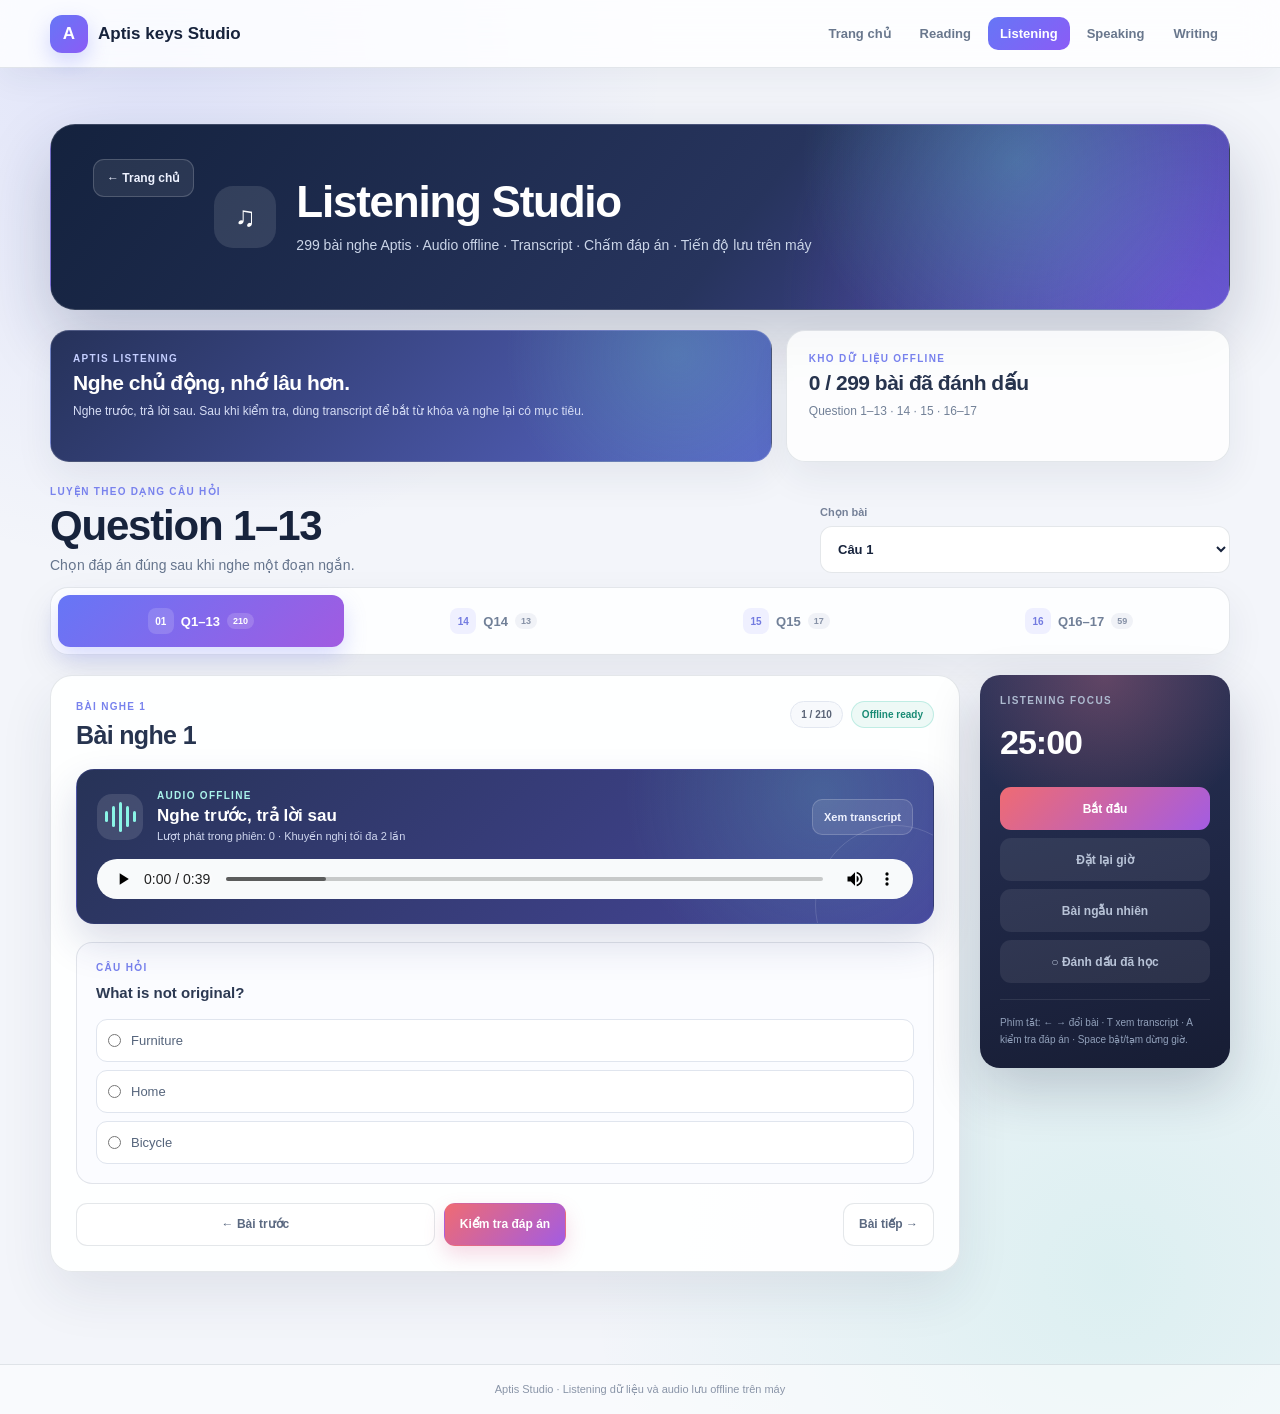
==== listening.html @ ea6be7f3 "feat: publish Aptis study frontend" ====
<!doctype html>
<html lang="vi">
<head>
  <meta charset="utf-8" />
  <meta name="viewport" content="width=device-width, initial-scale=1" />
  <meta name="theme-color" content="#17233d" />
  <title>Listening Studio — Aptis Studio</title>
  <link rel="stylesheet" href="css/style.css" />
  <link rel="stylesheet" href="css/course-pages.css?v=20260717" />
  <script src="js/listening_db.js?v=20260717"></script>
</head>
<body class="course-page listening-course">
  <nav class="nav">
    <div class="nav-inner">
      <a class="nav-logo" href="index.html"><span class="logo-icon">A</span><span>Aptis keys Studio</span></a>
      <ul class="nav-links">
        <li><a href="index.html">Trang chủ</a></li>
        <li><a href="index.html#reading-part-1">Reading</a></li>
        <li><a href="listening.html" class="active">Listening</a></li>
        <li><a href="index.html#speaking-part-1">Speaking</a></li>
        <li><a href="writing.html">Writing</a></li>
      </ul>
    </div>
  </nav>

  <main class="listening-studio">
    <section class="page-header listening-hero">
      <div class="page-header-inner">
        <a href="index.html" class="back-btn">← Trang chủ</a>
        <div class="page-icon">♫</div>
        <div class="page-title-area">
          <h2>Listening Studio</h2>
          <p>299 bài nghe Aptis · Audio offline · Transcript · Chấm đáp án · Tiến độ lưu trên máy</p>
        </div>
      </div>
    </section>

    <section class="listening-intro-grid">
      <div class="listen-intro-card primary">
        <span>APTIS LISTENING</span>
        <strong>Nghe chủ động, nhớ lâu hơn.</strong>
        <p>Nghe trước, trả lời sau. Sau khi kiểm tra, dùng transcript để bắt từ khóa và nghe lại có mục tiêu.</p>
      </div>
      <div class="listen-intro-card stats">
        <span>Kho dữ liệu offline</span>
        <strong id="listening-progress-summary">0 / 299 bài đã đánh dấu</strong>
        <p>Question 1–13 · 14 · 15 · 16–17</p>
      </div>
    </section>

    <section class="listening-control-row">
      <div>
        <span class="listen-overline">Luyện theo dạng câu hỏi</span>
        <h1 id="listening-part-title">Question 1–13</h1>
        <p id="listening-part-subtitle">Chọn đáp án đúng sau khi nghe một đoạn ngắn.</p>
      </div>
      <label class="listen-set-picker">
        <span>Chọn bài</span>
        <select id="listening-set-select" onchange="changeListeningSet(this.value)"></select>
      </label>
    </section>

    <div id="listening-part-tabs" class="listening-part-tabs" role="tablist" aria-label="Các dạng Listening"></div>

    <section class="listening-studio-grid">
      <section class="listening-workspace" id="listening-workspace" aria-live="polite"></section>

      <aside class="listening-side">
        <div class="listening-side-label">Listening focus</div>
        <div class="listening-timer" id="listening-timer">25:00</div>
        <button id="listening-timer-toggle" onclick="toggleListeningTimer()">Bắt đầu</button>
        <button class="secondary" onclick="resetListeningTimer()">Đặt lại giờ</button>
        <button class="secondary" onclick="randomListeningSet()">Bài ngẫu nhiên</button>
        <button class="secondary" id="listening-complete" onclick="toggleListeningComplete()">○ Đánh dấu đã học</button>
        <small>Phím tắt: ← → đổi bài · T xem transcript · A kiểm tra đáp án · Space bật/tạm dừng giờ.</small>
      </aside>
    </section>
  </main>

  <footer class="footer"><div class="container"><p>Aptis Studio · Listening dữ liệu và audio lưu offline trên máy</p></div></footer>
  <script src="js/listening_app.js?v=20260717"></script>
</body>
</html>
---- css/style.css ----
/* ===== ADMINLTE 4 & BOOTSTRAP CUSTOM EMBEDDED SYSTEM ===== */
@import url('https://fonts.googleapis.com/css2?family=Source+Sans+Pro:wght@300;400;600;700&display=swap');

/* ===== RESET & ROOT ===== */
*, *::before, *::after {
  box-sizing: border-box;
  margin: 0;
  padding: 0;
}
:root {
  --sidebar-bg: #2c3034;
  --sidebar-hover: #343a40;
  --sidebar-text: #c2c7d0;
  --sidebar-active-bg: rgba(255, 255, 255, 0.1);
  --sidebar-active-text: #ffffff;
  
  --header-bg: #ffffff;
  --content-bg: #f4f6f9;
  --text-dark: #333333;
  --text-muted: #6c757d;
  
  --primary: #007bff; /* Blue */
  --cyan: #17a2b8;    /* Cyan */
  --warning: #ffc107; /* Yellow */
  --success: #28a745; /* Green */
  --danger: #dc3545;
  
  --font-family: 'Source Sans Pro', -apple-system, BlinkMacSystemFont, "Segoe UI", Roboto, "Helvetica Neue", Arial, sans-serif;
}

body {
  font-family: var(--font-family);
  background-color: var(--content-bg);
  color: var(--text-dark);
  min-height: 100vh;
  display: flex;
  overflow-x: hidden;
}

/* ===== APP WRAPPER ===== */
.app-wrapper {
  display: flex;
  width: 100vw;
  min-height: 100vh;
}

/* ===== SIDEBAR ===== */
.sidebar {
  width: 250px;
  background-color: var(--sidebar-bg);
  color: var(--sidebar-text);
  display: flex;
  flex-direction: column;
  flex-shrink: 0;
  transition: width 0.3s ease;
  z-index: 101;
}
.sidebar-logo {
  padding: 15px;
  border-bottom: 1px solid #4b545c;
  display: flex;
  align-items: center;
  gap: 12px;
  text-decoration: none;
  color: #ffffff;
}
.logo-icon {
  width: 33px;
  height: 33px;
  background-color: #6c757d;
  border-radius: 50%;
  display: flex;
  align-items: center;
  justify-content: center;
  font-weight: 700;
  font-size: 16px;
  color: #ffffff;
  border: 2px solid #ffffff;
}
.logo-text {
  font-size: 18px;
  font-weight: 400;
}
.sidebar-menu {
  flex: 1;
  padding: 15px 0;
  list-style: none;
  overflow-y: auto;
}
.menu-header {
  padding: 10px 20px 5px;
  font-size: 11px;
  text-transform: uppercase;
  font-weight: 700;
  color: #6c757d;
  letter-spacing: 0.5px;
}
.menu-item {
  margin: 2px 10px;
}
.menu-link {
  display: flex;
  align-items: center;
  justify-content: space-between;
  padding: 10px 15px;
  border-radius: 4px;
  color: var(--sidebar-text);
  text-decoration: none;
  font-size: 14px;
  transition: background-color 0.2s, color 0.2s;
}
.menu-link:hover {
  background-color: var(--sidebar-hover);
  color: #ffffff;
}
.menu-link.active {
  background-color: var(--sidebar-active-bg);
  color: var(--sidebar-active-text);
  border-left: 3px solid var(--primary);
}
.menu-link-left {
  display: flex;
  align-items: center;
  gap: 12px;
}
.menu-badge {
  background-color: #dc3545;
  color: white;
  font-size: 11px;
  padding: 1px 6px;
  border-radius: 10px;
  font-weight: 700;
}
.submenu {
  list-style: none;
  padding-left: 38px;
  margin-top: 2px;
  display: none;
}
.submenu.open {
  display: block;
}
.submenu-link {
  display: block;
  padding: 6px 0;
  font-size: 13.5px;
  color: #a8aeb7;
  text-decoration: none;
  transition: color 0.2s;
}
.submenu-link:hover, .submenu-link.active {
  color: #ffffff;
}

/* ===== MAIN AREA ===== */
.main-content {
  flex: 1;
  display: flex;
  flex-direction: column;
  min-width: 0;
}

/* ===== TOP HEADER ===== */
.navbar {
  height: 57px;
  background-color: var(--header-bg);
  border-bottom: 1px solid #dee2e6;
  display: flex;
  align-items: center;
  justify-content: space-between;
  padding: 0 15px;
}
.navbar-left {
  display: flex;
  align-items: center;
  gap: 15px;
}
.navbar-toggle {
  background: none;
  border: none;
  font-size: 20px;
  cursor: pointer;
  color: var(--text-dark);
}
.navbar-link {
  color: #495057;
  text-decoration: none;
  font-size: 14.5px;
}
.navbar-link:hover {
  color: #007bff;
}
.navbar-right {
  display: flex;
  align-items: center;
  gap: 20px;
}
.nav-icon-btn {
  background: none;
  border: none;
  font-size: 18px;
  cursor: pointer;
  color: #495057;
  position: relative;
}
.nav-icon-badge {
  position: absolute;
  top: -6px;
  right: -8px;
  font-size: 9px;
  padding: 2px 4px;
  border-radius: 50%;
  color: white;
  font-weight: 700;
}
.nav-icon-badge.danger { background-color: var(--danger); }
.nav-icon-badge.warning { background-color: var(--warning); color: #333; }
.nav-profile {
  display: flex;
  align-items: center;
  gap: 10px;
  font-size: 14px;
  color: #495057;
  text-decoration: none;
}
.profile-img {
  width: 32px;
  height: 32px;
  border-radius: 50%;
  background-color: #6c757d;
  display: flex;
  align-items: center;
  justify-content: center;
  color: white;
  font-weight: bold;
  overflow: hidden;
}
.profile-img img {
  width: 100%;
  height: 100%;
  object-fit: cover;
}

/* ===== CONTENT WRAPPER ===== */
.content-wrapper {
  padding: 15px;
  flex: 1;
  overflow-y: auto;
}
.content-header {
  display: flex;
  justify-content: space-between;
  align-items: center;
  margin-bottom: 20px;
}
.content-title {
  font-size: 24px;
  font-weight: 400;
  color: #212529;
}
.breadcrumbs {
  font-size: 13px;
  color: var(--text-muted);
}
.breadcrumbs a {
  color: #007bff;
  text-decoration: none;
}

/* ===== DASHBOARD CARD ROWS ===== */
.card-row-title {
  text-align: center;
  font-size: 36px;
  font-weight: 300;
  margin: 30px 0 20px;
}
.parts-grid {
  display: grid;
  grid-template-columns: repeat(auto-fit, minmax(220px, 1fr));
  gap: 20px;
  margin-bottom: 30px;
}
.part-card {
  border-radius: 4px;
  padding: 15px 25px;
  color: white;
  text-align: center;
  text-decoration: none;
  font-size: 18px;
  font-weight: bold;
  display: flex;
  align-items: center;
  justify-content: center;
  gap: 10px;
  box-shadow: 0 0 1px rgba(0,0,0,.125), 0 1px 3px rgba(0,0,0,.2);
  transition: transform 0.2s, filter 0.2s;
  cursor: pointer;
}
.part-card:hover {
  transform: translateY(-2px);
  filter: brightness(0.95);
}
.part-card.blue { background-color: var(--primary); }
.part-card.cyan { background-color: var(--cyan); }
.part-card.yellow { background-color: var(--warning); color: #212529; }
.part-card.green { background-color: var(--success); }

/* ===== FOOTER ===== */
.footer {
  height: 50px;
  border-top: 1px solid #dee2e6;
  background-color: #ffffff;
  display: flex;
  align-items: center;
  padding: 0 15px;
  font-size: 14px;
  color: #868e96;
}

/* ===== EXAM HEADER & LAYOUT ===== */
.exam-layout {
  display: flex;
  flex-direction: column;
  height: calc(100vh - 57px);
  background-color: #f8f9fa;
  position: relative;
}
.exam-header {
  height: 48px;
  background-color: white;
  border-top: 3px solid #dc3545; /* Red border */
  border-bottom: 1px solid #dee2e6;
  display: flex;
  align-items: center;
  justify-content: space-between;
  padding: 0 20px;
  font-weight: bold;
  font-size: 16px;
}
.exam-header-left {
  display: flex;
  align-items: center;
  gap: 10px;
  font-size: 15px;
}
.exam-header-center {
  font-size: 16px;
}
.exam-header-right {
  font-size: 15px;
}
.exam-body {
  flex: 1;
  min-height: 0;
  padding: 30px;
  overflow: hidden;
  display: flex;
}
.exam-content-area {
  flex: 1;
  min-width: 0;
  min-height: 0;
  overflow-y: auto;
  display: flex;
  flex-direction: column;
  align-items: center;
}
.exam-card {
  background: white;
  border: 1px solid #dee2e6;
  border-radius: 4px;
  width: 100%;
  max-width: 1100px;
  padding: 30px;
  box-shadow: 0 1px 3px rgba(0,0,0,0.1);
}
.part1-line {
  margin: 10px 0;
}
.exam-question-title {
  font-size: 32px;
  font-weight: 700;
  margin-bottom: 20px;
  color: #212529;
}
.exam-instruction {
  font-size: 15px;
  color: #495057;
  margin-bottom: 25px;
}
.exam-passage-box {
  background-color: #f8f9fa;
  border: 1px solid #e9ecef;
  border-radius: 4px;
  padding: 25px;
  font-size: 15px;
  line-height: 2.2; /* Extra line height for select boxes */
  color: #212529;
}
.exam-select {
  display: inline-block;
  background-color: #f8f9fa;
  border: 1px solid #ced4da;
  border-radius: 4px;
  padding: 6px 12px;
  font-size: 14.5px;
  color: #495057;
  margin: 0 4px;
  cursor: pointer;
  outline: none;
}
.exam-select:focus {
  border-color: #80bdff;
  box-shadow: 0 0 0 0.2rem rgba(0,123,255,.25);
}
.exam-select.correct {
  border-color: var(--success);
  background-color: #d4edda;
  color: #155724;
}
.exam-select.incorrect {
  border-color: var(--danger);
  background-color: #f8d7da;
  color: #721c24;
}

/* ===== BOTTOM EXAM BAR ===== */
.exam-footer-bar {
  height: 60px;
  flex: 0 0 60px;
  background-color: #e9ecef;
  border-top: 1px solid #dee2e6;
  display: flex;
  align-items: center;
  justify-content: space-between;
  padding: 0 30px;
}
.exam-btn {
  padding: 8px 24px;
  font-size: 15px;
  font-weight: 600;
  border-radius: 4px;
  border: none;
  cursor: pointer;
  transition: background-color 0.2s;
}
.exam-btn-back {
  background-color: #ffc107;
  color: #212529;
}
.exam-btn-back:hover {
  background-color: #e0a800;
}
.exam-btn-check {
  background-color: #007bff;
  color: white;
}
.exam-btn-check:hover {
  background-color: #0069d9;
}
.exam-btn-next {
  background-color: #28a745;
  color: white;
}
.exam-btn-next:hover {
  background-color: #218838;
}

/* ===== SCORE MODAL / BANNER ===== */
.score-banner {
  margin-top: 20px;
  padding: 15px 20px;
  border-radius: 4px;
  display: none;
  font-size: 15px;
}
.score-banner.success {
  background-color: #d4edda;
  border: 1px solid #c3e6cb;
  color: #155724;
}
.score-banner.danger {
  background-color: #f8d7da;
  border: 1px solid #f5c6cb;
  color: #721c24;
}

/* ===== INLINE STUDY TOOLS ===== */
.inline-note {
  margin: 6px 0 14px;
  line-height: 1.45;
}
.inline-note-toggle {
  border: 1px solid #ced4da;
  background: #ffffff;
  color: #343a40;
  border-radius: 4px;
  padding: 6px 10px;
  font-size: 13px;
  font-weight: 700;
  cursor: pointer;
  display: inline-flex;
  align-items: center;
  gap: 6px;
}
.inline-note-toggle:hover {
  background: #f1f3f5;
}
.inline-note-panel {
  margin-top: 8px;
  background: #ffffff;
  border: 1px solid #dee2e6;
  border-radius: 4px;
  padding: 12px;
}
.inline-note-panel[hidden] {
  display: none;
}
.note-status {
  color: #6c757d;
  font-size: 12.5px;
  margin-left: auto;
}
.rich-toolbar,
.drawing-toolbar {
  display: flex;
  align-items: center;
  flex-wrap: wrap;
  gap: 8px;
  margin-bottom: 10px;
}
.note-tool-btn,
.format-btn {
  border: 1px solid #ced4da;
  background: #f8f9fa;
  color: #343a40;
  border-radius: 4px;
  min-height: 32px;
  padding: 6px 9px;
  font-size: 13px;
  font-weight: 600;
  cursor: pointer;
  display: inline-flex;
  align-items: center;
  justify-content: center;
  gap: 6px;
}
.format-btn.icon-only {
  width: 34px;
  padding: 6px;
}
.note-tool-btn:hover,
.format-btn:hover {
  background: #e9ecef;
}
.note-color-picker,
.pen-color-picker {
  width: 36px;
  height: 32px;
  padding: 2px;
  border: 1px solid #ced4da;
  border-radius: 4px;
  background: #ffffff;
  cursor: pointer;
}
.study-rich-editor {
  min-height: 92px;
  width: 100%;
  border: 1px solid #ced4da;
  border-radius: 4px;
  padding: 10px;
  font: 14px/1.55 var(--font-family);
  color: #212529;
  background: #ffffff;
  outline: none;
  overflow-wrap: anywhere;
}
.study-rich-editor:focus {
  border-color: #80bdff;
  box-shadow: 0 0 0 0.2rem rgba(0,123,255,.16);
}
.study-rich-editor:empty::before {
  content: attr(data-placeholder);
  color: #868e96;
}
.drawing-panel {
  border-top: 1px solid #e9ecef;
  margin-top: 12px;
  padding-top: 12px;
}
.pen-size-label {
  display: inline-flex;
  align-items: center;
  gap: 6px;
  color: #495057;
  font-size: 13px;
  font-weight: 600;
}
.pen-size-label input {
  width: 100px;
}
.drawing-canvas-wrap {
  border: 1px solid #ced4da;
  border-radius: 4px;
  background: #ffffff;
  overflow: hidden;
}
.study-drawing-canvas {
  display: block;
  width: 100%;
  height: 150px;
  cursor: crosshair;
  touch-action: none;
}

/* ===== DIRECT QUESTION ANNOTATION ===== */
.annotatable {
  border-radius: 2px;
  cursor: text;
}
.annotatable .exam-highlight,
.exam-highlight {
  background: #fff3cd;
  border-radius: 2px;
  box-decoration-break: clone;
  -webkit-box-decoration-break: clone;
}
.exam-text-color {
  box-decoration-break: clone;
  -webkit-box-decoration-break: clone;
}
.exam-text-segment,
.topic-text,
.statement-text,
.opinion-text,
.part5-text {
  user-select: text;
}
.opinion-text {
  margin-top: 4px;
}
.selection-format-toolbar {
  position: fixed;
  z-index: 1200;
  display: inline-flex;
  align-items: center;
  gap: 4px;
  padding: 6px;
  background: #212529;
  border: 1px solid rgba(255,255,255,0.12);
  border-radius: 6px;
  box-shadow: 0 10px 24px rgba(0,0,0,0.22);
}
.selection-format-toolbar[hidden] {
  display: none;
}
.selection-format-btn,
.selection-color-wrap {
  width: 32px;
  height: 32px;
  border: 1px solid rgba(255,255,255,0.16);
  border-radius: 4px;
  background: #ffffff;
  color: #212529;
  display: inline-flex;
  align-items: center;
  justify-content: center;
  cursor: pointer;
  font-size: 14px;
}
.selection-format-btn:hover,
.selection-color-wrap:hover {
  background: #f1f3f5;
}
.selection-color-wrap input {
  width: 22px;
  height: 22px;
  padding: 0;
  border: none;
  background: transparent;
  cursor: pointer;
}
/* ===== RESULT REVIEW MODAL ===== */
.result-modal-overlay {
  position: fixed;
  inset: 0;
  z-index: 500;
  background: rgba(0, 0, 0, 0.48);
  display: none;
  align-items: flex-start;
  justify-content: center;
  padding: 7vh 16px 24px;
}
.result-modal-overlay.show {
  display: flex;
}
.result-modal {
  width: min(560px, 100%);
  max-height: 84vh;
  overflow: hidden;
  background: #ffffff;
  border-radius: 5px;
  box-shadow: 0 12px 35px rgba(0,0,0,0.22);
  display: flex;
  flex-direction: column;
}
.result-modal-header {
  height: 52px;
  padding: 0 16px;
  border-bottom: 1px solid #dee2e6;
  display: flex;
  align-items: center;
  justify-content: space-between;
  gap: 12px;
}
.result-modal-title {
  margin: 0;
  font-size: 18px;
  font-weight: 700;
  color: #343a40;
}
.result-modal-close {
  border: 0;
  background: transparent;
  color: #6c757d;
  font-size: 28px;
  line-height: 1;
  cursor: pointer;
}
.result-modal-close:hover {
  color: #212529;
}
.result-modal-body {
  padding: 16px;
  overflow: auto;
}
.result-score {
  text-align: center;
  font-size: 20px;
  font-weight: 700;
  color: var(--success);
  margin-bottom: 4px;
}
.result-classification {
  text-align: center;
  color: var(--primary);
  font-size: 18px;
  font-weight: 700;
  margin-bottom: 18px;
}
.review-table {
  width: 100%;
  border-collapse: collapse;
  font-size: 14px;
}
.review-table th,
.review-table td {
  border: 1px solid #dee2e6;
  padding: 8px 10px;
  vertical-align: top;
}
.review-table th {
  background: #f8f9fa;
  text-align: center;
  font-weight: 700;
}
.review-item-col {
  width: 72px;
  text-align: center;
  color: #495057;
  font-weight: 700;
}
.review-answer-user {
  color: #dc3545;
  text-align: center;
}
.review-answer-correct {
  color: #198754;
  text-align: center;
}
.review-answer-ok {
  color: #198754;
}
body.modal-open {
  overflow: hidden;
}

@media (max-width: 1100px) {
  .exam-body {
    overflow: hidden;
  }
  .exam-content-area {
    overflow-y: auto;
  }
}

@media (max-width: 640px) {
  .exam-body {
    padding: 16px;
  }
  .exam-card {
    padding: 20px;
  }
  .exam-question-title {
    font-size: 26px;
  }
  .rich-toolbar,
  .drawing-toolbar {
    align-items: stretch;
  }
  .note-tool-btn {
    flex: 1 1 130px;
  }
  .review-table {
    font-size: 13px;
  }
  .review-table th,
  .review-table td {
    padding: 7px;
  }
}
/* ===== TOGGLE CONTAINER VIEW ===== */
.view-panel {
  display: none;
}
.view-panel.active {
  display: block;
}
---- css/course-pages.css ----
/* Shared premium layer for the standalone Writing and Listening studios. */
:root {
  --course-ink: #17233c;
  --course-muted: #66758d;
  --course-line: rgba(39, 57, 86, .12);
  --course-card: rgba(255, 255, 255, .92);
  --course-navy: #14213d;
  --course-indigo: #6676f6;
  --course-violet: #8b5cf6;
  --course-aqua: #34c5ad;
  --course-sun: #ffb54a;
  --course-danger: #ef5d67;
  --bg3: #f5f7fc;
  --border: var(--course-line);
  --text: var(--course-ink);
  --text2: #4e5d75;
  --text3: #8490a4;
  --surface2: #fff;
  --font: Inter, "Segoe UI", Arial, sans-serif;
}

html { scroll-behavior: smooth; }
body.course-page {
  min-height: 100vh;
  display: block;
  overflow-x: hidden;
  color: var(--course-ink);
  background:
    radial-gradient(circle at 12% 4%, rgba(105, 118, 246, .14), transparent 29%),
    radial-gradient(circle at 87% 90%, rgba(52, 197, 173, .12), transparent 31%),
    #f3f5fa;
  font-family: var(--font);
}
body.course-page::before {
  content: "";
  position: fixed;
  inset: 0;
  z-index: -1;
  pointer-events: none;
  opacity: .35;
  background-image: radial-gradient(rgba(28, 41, 70, .14) .65px, transparent .65px);
  background-size: 18px 18px;
  mask-image: linear-gradient(#000, transparent 86%);
}

.course-page .nav {
  position: sticky;
  top: 0;
  z-index: 100;
  height: 68px;
  display: block;
  border-bottom: 1px solid var(--course-line);
  background: rgba(255, 255, 255, .82);
  box-shadow: 0 10px 34px rgba(29, 43, 75, .06);
  backdrop-filter: blur(18px) saturate(150%);
}
.course-page .nav-inner {
  width: min(1180px, calc(100% - 36px));
  height: 100%;
  margin: 0 auto;
  display: flex;
  align-items: center;
  justify-content: space-between;
  gap: 28px;
}
.course-page .nav-logo {
  display: inline-flex;
  align-items: center;
  gap: 10px;
  color: var(--course-ink);
  text-decoration: none;
  font-size: 17px;
  font-weight: 800;
}
.course-page .nav-logo .logo-icon {
  width: 38px;
  height: 38px;
  display: grid;
  place-items: center;
  border: 0;
  border-radius: 12px;
  color: white;
  background: linear-gradient(135deg, var(--course-indigo), var(--course-violet));
  box-shadow: 0 9px 22px rgba(102, 118, 246, .28);
  font-size: 17px;
}
.course-page .nav-links { display: flex; align-items: center; gap: 5px; margin: 0; padding: 0; list-style: none; }
.course-page .nav-links a {
  display: block;
  padding: 9px 12px;
  border-radius: 10px;
  color: #69778d;
  text-decoration: none;
  font-size: 13px;
  font-weight: 700;
  transition: background .2s ease, color .2s ease, transform .2s ease;
}
.course-page .nav-links a:hover { color: var(--course-ink); background: #f0f2f8; transform: translateY(-1px); }
.course-page .nav-links a.active { color: white; background: linear-gradient(135deg, var(--course-indigo), var(--course-violet)); }

.course-page .container { width: min(1120px, calc(100% - 36px)); margin: 0 auto; padding: 0; }
.course-page .page-header {
  margin: 28px 0 20px;
  overflow: hidden;
  border: 1px solid rgba(255,255,255,.15);
  border-radius: 25px;
  color: white;
  background:
    radial-gradient(circle at 82% 20%, rgba(90, 224, 200, .28), transparent 22%),
    radial-gradient(circle at 96% 100%, rgba(139, 92, 246, .4), transparent 35%),
    linear-gradient(128deg, #14223e, #27345d 58%, #5453bc);
  box-shadow: 0 28px 65px rgba(24, 38, 74, .22);
}
.course-page .page-header-inner { min-height: 184px; display: flex; align-items: center; gap: 20px; padding: 34px 42px; }
.course-page .back-btn {
  align-self: flex-start;
  display: inline-flex;
  align-items: center;
  min-height: 38px;
  padding: 0 13px;
  border: 1px solid rgba(255,255,255,.18);
  border-radius: 11px;
  color: #eef2ff;
  background: rgba(255,255,255,.08);
  text-decoration: none;
  font-size: 12px;
  font-weight: 700;
}
.course-page .page-icon { width: 62px; height: 62px; flex: 0 0 auto; display: grid; place-items: center; border-radius: 19px !important; color: white !important; background: rgba(255,255,255,.11) !important; border-color: rgba(255,255,255,.16) !important; font-size: 28px; }
.course-page .page-title-area h2 { margin: 0 0 7px; color: white !important; font-size: clamp(28px, 4vw, 44px); letter-spacing: -1.25px; }
.course-page .page-title-area p { color: #cbd5e8; font-size: 14px; line-height: 1.6; }

.course-page .instr {
  padding: 16px 18px;
  border: 1px solid var(--course-line);
  border-radius: 15px;
  color: #52617a;
  background: rgba(255,255,255,.78);
  box-shadow: 0 13px 34px rgba(30, 45, 77, .06);
  font-size: 13px;
  line-height: 1.65;
}
.course-page .tabs {
  position: sticky;
  top: 80px;
  z-index: 80;
  display: flex;
  gap: 6px;
  margin: 20px 0;
  padding: 6px;
  overflow-x: auto;
  border: 1px solid var(--course-line);
  border-radius: 16px;
  background: rgba(255,255,255,.84);
  box-shadow: 0 14px 36px rgba(28, 43, 74, .08);
  backdrop-filter: blur(16px);
}
.course-page .tab-btn {
  min-height: 43px;
  flex: 1 0 180px;
  padding: 0 16px;
  border: 0;
  border-radius: 11px;
  color: #718098;
  background: transparent;
  font: 700 13px var(--font);
  cursor: pointer;
}
.course-page .tab-btn.active { color: white; background: linear-gradient(135deg, var(--course-indigo), var(--course-violet)); box-shadow: 0 8px 20px rgba(103, 111, 232, .25); }
.course-page .tab-panel { display: none; animation: course-enter .35s ease; }
.course-page .tab-panel.active { display: block; }
@keyframes course-enter { from { opacity: 0; transform: translateY(8px); } to { opacity: 1; transform: none; } }

.course-page .writing-task,
.course-page .audio-player,
.course-page .q-card,
.course-page .studio-card {
  border: 1px solid var(--course-line);
  background: var(--course-card);
  box-shadow: 0 18px 48px rgba(29, 44, 76, .075);
}
.course-page .writing-task { margin: 18px 0; padding: 23px; border-radius: 20px; }
.course-page .task-header, .course-page .wc-row, .course-page .actions { display: flex; align-items: center; justify-content: space-between; gap: 12px; }
.course-page .task-header { margin-bottom: 15px; }
.course-page .task-badge { padding: 6px 10px; border-radius: 999px; color: #6752d5; background: #f0edff; font-size: 11px; font-weight: 800; }
.course-page .task-time { color: #8792a5; font-size: 11px; font-weight: 700; }
.course-page .task-prompt { margin-bottom: 15px; padding: 17px; border-radius: 14px; color: #44536c; background: #f6f8fc; font-size: 14px; line-height: 1.7; }
.course-page .writing-area, .course-page .blank-input {
  width: 100%;
  border: 1px solid #dce1ec !important;
  border-radius: 12px !important;
  outline: 0;
  color: var(--course-ink);
  background: white;
  font: 14px/1.65 var(--font);
  transition: border .2s ease, box-shadow .2s ease;
}
.course-page .writing-area { min-height: 130px; padding: 15px; resize: vertical; }
.course-page .blank-input { min-height: 42px; padding: 8px 11px; }
.course-page .writing-area:focus, .course-page .blank-input:focus { border-color: #8791fb !important; box-shadow: 0 0 0 4px rgba(102,118,246,.11); }
.course-page .wc-row { margin-top: 11px; }
.course-page .wc-count { color: #7d899c; font-size: 11px; font-weight: 700; }
.course-page .model-btn, .course-page .btn {
  min-height: 41px;
  padding: 0 16px;
  border: 0;
  border-radius: 11px;
  font: 800 12px var(--font);
  cursor: pointer;
}
.course-page .model-btn, .course-page .btn-check-listening { color: white; background: linear-gradient(135deg, var(--course-indigo), var(--course-violet)); box-shadow: 0 9px 22px rgba(102,118,246,.2); }
.course-page .model-answer { display: none; margin-top: 15px; padding: 18px; border: 1px solid rgba(102,118,246,.15); border-radius: 14px; color: #4c5b73; background: #f2f3ff; line-height: 1.72; }
.course-page .model-answer.open { display: block; animation: course-enter .28s ease; }
.course-page .model-label { margin-bottom: 8px; color: #5c64d8; font-size: 11px; font-weight: 800; text-transform: uppercase; letter-spacing: .8px; }

.course-page .audio-player { display: flex; align-items: center; gap: 14px; margin-top: 18px; padding: 16px; border-radius: 17px; }
.course-page .play-btn { width: 48px; height: 48px; flex: 0 0 auto; border: 0; border-radius: 50%; color: white; background: linear-gradient(135deg, #ff7f6f, #ef5064); box-shadow: 0 10px 24px rgba(239,80,100,.25); cursor: pointer; font-size: 17px; }
.course-page .play-btn.playing { animation: listen-pulse 1s infinite; }
@keyframes listen-pulse { 50% { box-shadow: 0 0 0 10px rgba(239,80,100,.12); } }
.course-page .audio-meta { min-width: 0; flex: 1; }
.course-page .audio-title { color: #26334b; font-size: 14px; font-weight: 800; }
.course-page .audio-subtitle { margin-top: 3px; color: #8a95a8; font-size: 11px; }
.course-page .transcript-btn { padding: 8px 11px; border: 1px solid var(--course-line); border-radius: 10px; color: #65738a; background: white; cursor: pointer; font: 700 11px var(--font); }
.course-page .transcript-box { display: none; margin: 8px 0 16px; padding: 18px; border: 1px solid rgba(102,118,246,.13); border-radius: 15px; color: #4d5d75; background: #f1f3ff; font-size: 13px; line-height: 1.75; }
.course-page .transcript-box.open { display: block; }
.course-page .speaker { color: #5f68d8; font-weight: 800; }
.course-page .q-card { margin: 13px 0; padding: 18px; border-radius: 16px; }
.course-page .q-num { margin-bottom: 7px; color: #6676e7; font-size: 10px; font-weight: 900; letter-spacing: .8px; text-transform: uppercase; }
.course-page .q-text { color: #27344d; font-size: 15px; font-weight: 750; line-height: 1.55; }
.course-page .options { display: grid; gap: 8px; margin-top: 13px; }
.course-page .option { display: flex; align-items: center; gap: 10px; padding: 11px 12px; border: 1px solid #e1e5ee; border-radius: 11px; color: #526179; background: #fafbfe; cursor: pointer; font-size: 13px; }
.course-page .option:hover { border-color: #aab1fa; background: #f4f5ff; }
.course-page .option.correct { border-color: #55c9a9; background: #eaf9f4; }
.course-page .option.incorrect { border-color: #ef8b92; background: #fff0f1; }
.course-page .option.missed { border-color: #f1bd61; background: #fff8ea; }
.course-page .actions { margin: 18px 0; justify-content: flex-end; }
.course-page .btn-ghost { color: #65738b; border: 1px solid var(--course-line); background: white; }
.course-page .result-banner { display: none; align-items: center; justify-content: space-between; margin: 16px 0; padding: 18px; border: 1px solid rgba(52,197,173,.25); border-radius: 16px; background: #ecfaf7; }
.course-page .result-banner.open { display: flex; }
.course-page .result-score-big { color: #1e9a80; font-size: 28px; font-weight: 900; }
.course-page .result-msg { color: #52657a; font-size: 13px; }
.course-page .blank-sentence { margin: 12px 0; color: #47566e; line-height: 1.7; }

.course-page .footer { margin-top: 42px; padding: 24px 0; border-top: 1px solid var(--course-line); color: #8a95a8; background: rgba(255,255,255,.5); text-align: center; font-size: 11px; }

/* Dynamic Writing studio. */
.writing-studio { width: min(1180px, calc(100% - 36px)); margin: 0 auto; padding: 28px 0 50px; }
.writing-studio-top { display: grid; grid-template-columns: 1fr auto; align-items: end; gap: 20px; margin: 25px 0 18px; }
.writing-studio-top span { color: #7559df; font-size: 10px; font-weight: 900; letter-spacing: 1.4px; text-transform: uppercase; }
.writing-studio-top h1 { margin-top: 5px; font-size: clamp(31px, 4.8vw, 50px); letter-spacing: -1.6px; }
.writing-studio-top p { margin-top: 8px; color: var(--course-muted); font-size: 14px; }
.writing-club-select { min-width: min(370px, 100%); min-height: 46px; padding: 0 13px; border: 1px solid var(--course-line); border-radius: 12px; color: var(--course-ink); background: white; font: 700 13px var(--font); }
.writing-part-tabs { display: grid; grid-template-columns: repeat(4, 1fr); gap: 8px; padding: 7px; border: 1px solid var(--course-line); border-radius: 17px; background: rgba(255,255,255,.86); box-shadow: 0 16px 40px rgba(30,44,75,.07); }
.writing-part-tabs button { min-height: 46px; border: 0; border-radius: 11px; color: #718098; background: transparent; font: 800 12px var(--font); cursor: pointer; }
.writing-part-tabs button.active { color: white; background: linear-gradient(135deg, var(--course-indigo), var(--course-violet)); }
.writing-studio-grid { display: grid; grid-template-columns: minmax(0,1fr) 250px; gap: 20px; margin-top: 20px; }
.writing-workspace { min-width: 0; padding: 26px; border: 1px solid var(--course-line); border-radius: 22px; background: var(--course-card); box-shadow: 0 22px 54px rgba(29,44,76,.09); }
.writing-side { height: fit-content; position: sticky; top: 88px; padding: 20px; border-radius: 20px; color: white; background: radial-gradient(circle at 50% 0, rgba(125,136,255,.32), transparent 38%), linear-gradient(165deg,#1d2a4a,#131c32); box-shadow: 0 22px 54px rgba(20,31,58,.2); }
.writing-side-label { color: #aebbd0; font-size: 10px; font-weight: 900; letter-spacing: 1.4px; text-transform: uppercase; }
.writing-timer { margin: 17px 0; color: white; font-size: 34px; font-weight: 900; letter-spacing: -1px; }
.writing-side button { width: 100%; min-height: 41px; margin-top: 8px; border: 0; border-radius: 11px; color: white; background: linear-gradient(135deg,var(--course-indigo),var(--course-violet)); font: 800 12px var(--font); cursor: pointer; }
.writing-side button.secondary { color: #b8c3d7; background: rgba(255,255,255,.08); }
.writing-side small { display: block; margin-top: 16px; padding-top: 15px; border-top: 1px solid rgba(255,255,255,.09); color: #91a0ba; font-size: 10px; line-height: 1.6; }
.writing-question-list { display: grid; gap: 15px; }
.writing-question { padding: 18px; border: 1px solid var(--course-line); border-radius: 16px; background: #fbfcff; }
.writing-question-head { display: flex; justify-content: space-between; gap: 12px; margin-bottom: 12px; }
.writing-question-head b { color: #5364dc; font-size: 11px; }
.writing-question-head span { color: #8a95a9; font-size: 10px; font-weight: 700; }
.writing-question p { margin-bottom: 13px; color: #2f3d55; font-size: 14px; font-weight: 700; line-height: 1.6; }
.writing-short-input { width: 100%; min-height: 44px; padding: 9px 12px; border: 1px solid #dce1ec; border-radius: 11px; outline: 0; color: var(--course-ink); background: white; font: 14px var(--font); }
.writing-answer { display: none; margin-top: 12px; padding: 13px; border-radius: 11px; color: #4d5d75; background: #f0f2ff; font-size: 13px; line-height: 1.7; white-space: pre-line; }
.writing-answer-head { display: flex; align-items: center; justify-content: space-between; gap: 10px; margin-bottom: 4px; }
.writing-answer-head span { color: #707faa; font-size: 10px; font-weight: 800; white-space: nowrap; }
.writing-workspace.show-answers .writing-answer { display: block; }
.writing-actions { display: grid; grid-template-columns: 1fr auto 1fr; align-items: center; gap: 10px; margin-top: 18px; }
.writing-actions button { min-height: 44px; padding: 0 16px; border: 1px solid var(--course-line); border-radius: 11px; color: #5b6980; background: white; font: 800 12px var(--font); cursor: pointer; }
.writing-actions button:last-child { justify-self: end; }
.writing-actions .primary { color: white; border-color: transparent; background: linear-gradient(135deg,var(--course-indigo),var(--course-violet)); }
.writing-progress-row { display: flex; align-items: center; justify-content: space-between; gap: 15px; margin-bottom: 18px; }
.writing-progress-row h2 { font-size: 23px; letter-spacing: -.6px; }
.writing-progress-row span { color: #7d899c; font-size: 11px; font-weight: 800; }

@media (max-width: 860px) {
  .course-page .nav-links { display: none; }
  .course-page .page-header-inner { padding: 28px; align-items: flex-start; flex-wrap: wrap; }
  .course-page .back-btn { order: 3; }
  .writing-studio-top { grid-template-columns: 1fr; }
  .writing-studio-grid { grid-template-columns: 1fr; }
  .writing-side { position: static; display: grid; grid-template-columns: 1fr auto auto; align-items: center; gap: 9px; }
  .writing-timer { margin: 0; font-size: 24px; }
  .writing-side button { width: auto; margin: 0; padding: 0 14px; }
  .writing-side small { display: none; }
}
@media (max-width: 600px) {
  .course-page .nav { height: 60px; }
  .course-page .nav-inner, .course-page .container, .writing-studio { width: min(100% - 24px, 1180px); }
  .course-page .page-header { margin-top: 15px; border-radius: 20px; }
  .course-page .page-header-inner { min-height: 210px; padding: 23px; }
  .course-page .page-icon { width: 52px; height: 52px; }
  .course-page .tabs { top: 68px; }
  .course-page .writing-task, .course-page .q-card { padding: 16px; }
  .course-page .audio-player { align-items: flex-start; flex-wrap: wrap; }
  .course-page .transcript-btn { margin-left: 62px; }
  .writing-part-tabs { overflow-x: auto; grid-template-columns: repeat(4, minmax(125px, 1fr)); }
  .writing-workspace { padding: 17px; }
  .writing-side { grid-template-columns: 1fr 1fr; }
  .writing-side-label { display: none; }
  .writing-actions { grid-template-columns: 1fr 1fr; }
  .writing-actions .primary { grid-column: 1 / -1; grid-row: 1; }
}

@media (prefers-reduced-motion: reduce) {
  *, *::before, *::after { animation-duration: .01ms !important; transition-duration: .01ms !important; scroll-behavior: auto !important; }
}


/* Dynamic Listening studio. */
.listening-studio { width: min(1180px, calc(100% - 36px)); margin: 0 auto; padding: 28px 0 50px; }
.listening-hero { background:
  radial-gradient(circle at 82% 20%, rgba(255, 170, 110, .26), transparent 23%),
  radial-gradient(circle at 96% 100%, rgba(239, 80, 100, .35), transparent 34%),
  linear-gradient(128deg, #17213f, #352f61 57%, #c95a73); }
.listening-intro-grid { display: grid; grid-template-columns: 1.3fr .8fr; gap: 14px; margin: 19px 0 23px; }
.listen-intro-card { min-height: 132px; padding: 22px; border: 1px solid var(--course-line); border-radius: 19px; background: rgba(255,255,255,.82); box-shadow: 0 15px 38px rgba(29,44,76,.07); }
.listen-intro-card.primary { color: white; border-color: rgba(255,255,255,.16); background: radial-gradient(circle at 87% 18%, rgba(105, 204, 192, .26), transparent 27%), linear-gradient(135deg, #26325a, #5966c8); }
.listen-intro-card span, .listen-overline, .listen-card-label { display: block; color: #7882ed; font-size: 10px; font-weight: 900; letter-spacing: 1.3px; text-transform: uppercase; }
.listen-intro-card.primary span { color: #c4ceff; }
.listen-intro-card strong { display: block; margin: 7px 0; color: #27344e; font-size: 21px; letter-spacing: -.5px; }
.listen-intro-card.primary strong { color: white; }
.listen-intro-card p { margin: 0; color: #728097; font-size: 12px; line-height: 1.65; }
.listen-intro-card.primary p { color: #d6ddf5; }

.listening-control-row { display: flex; align-items: end; justify-content: space-between; gap: 18px; margin: 24px 0 14px; }
.listening-control-row h1 { margin: 5px 0 7px; color: var(--course-ink); font-size: clamp(28px, 4vw, 42px); letter-spacing: -1.2px; }
.listening-control-row p { color: var(--course-muted); font-size: 14px; }
.listen-set-picker { min-width: min(410px, 100%); }
.listen-set-picker > span { display: block; margin-bottom: 7px; color: #758198; font-size: 11px; font-weight: 800; }
.listen-set-picker select { width: 100%; min-height: 47px; padding: 0 40px 0 13px; border: 1px solid var(--course-line); border-radius: 12px; outline: 0; color: var(--course-ink); background: white; font: 700 13px var(--font); cursor: pointer; }

.listening-part-tabs { display: grid; grid-template-columns: repeat(4, 1fr); gap: 7px; margin-bottom: 20px; padding: 7px; border: 1px solid var(--course-line); border-radius: 18px; background: rgba(255,255,255,.84); box-shadow: 0 15px 38px rgba(30,44,75,.07); }
.listening-part-tabs button { position: relative; min-height: 52px; display: flex; align-items: center; justify-content: center; gap: 7px; border: 0; border-radius: 12px; color: #718098; background: transparent; font: 800 13px var(--font); cursor: pointer; transition: transform .2s ease, color .2s ease, background .2s ease; }
.listening-part-tabs button:hover { color: #4d5bd0; background: #f4f4ff; transform: translateY(-1px); }
.listening-part-tabs button.active { color: white; background: linear-gradient(135deg, #6676f6, #a15be1); box-shadow: 0 10px 22px rgba(102,118,246,.25); }
.listening-part-tabs button span { display: grid; width: 26px; height: 26px; place-items: center; border-radius: 8px; color: inherit; background: rgba(255,255,255,.15); font-size: 10px; font-weight: 900; }
.listening-part-tabs button:not(.active) span { color: #737be0; background: #eff0ff; }
.listening-part-tabs button small { padding: 3px 6px; border-radius: 999px; color: inherit; background: rgba(255,255,255,.16); font-size: 9px; }
.listening-part-tabs button:not(.active) small { color: #8691a6; background: #f0f2f7; }

.listening-studio-grid { display: grid; grid-template-columns: minmax(0, 1fr) 250px; gap: 20px; align-items: start; }
.listening-workspace { min-width: 0; padding: 25px; border: 1px solid var(--course-line); border-radius: 22px; background: var(--course-card); box-shadow: 0 22px 54px rgba(29,44,76,.09); }
.listen-workspace-head { display: flex; align-items: start; justify-content: space-between; gap: 14px; margin-bottom: 18px; }
.listen-workspace-head h2 { max-width: 680px; margin: 6px 0 0; color: #27344f; font-size: 25px; letter-spacing: -.65px; line-height: 1.25; }
.listen-status-pill { padding: 7px 10px; border: 1px solid rgba(54,197,172,.25); border-radius: 999px; color: #198b75; background: #edf9f6; font-size: 10px; font-weight: 900; white-space: nowrap; }
.listen-workspace-meta { display: flex; align-items: center; justify-content: flex-end; gap: 8px; flex-wrap: wrap; }
.listen-counter { padding: 7px 10px; border: 1px solid #e2e7f0; border-radius: 999px; color: #5a6477; background: #f7f9fc; font-size: 10px; font-weight: 900; white-space: nowrap; }
.listen-no-audio { position: relative; z-index: 1; margin-top: 16px; padding: 13px 15px; border: 1px dashed rgba(255,255,255,.42); border-radius: 12px; color: rgba(255,255,255,.9); background: rgba(255,255,255,.08); font-size: 13px; line-height: 1.5; }

.listen-audio-card { position: relative; overflow: hidden; margin: 16px 0 18px; padding: 20px; border: 1px solid rgba(111, 104, 231, .15); border-radius: 18px; color: white; background: radial-gradient(circle at 87% 15%, rgba(107,223,209,.2), transparent 26%), linear-gradient(135deg, #273357, #47469c); box-shadow: 0 18px 39px rgba(44,52,121,.17); }
.listen-audio-card::after { content: ""; position: absolute; right: -42px; bottom: -62px; width: 160px; height: 160px; border: 1px solid rgba(255,255,255,.13); border-radius: 50%; }
.listen-audio-top { position: relative; z-index: 1; display: flex; align-items: center; gap: 14px; }
.listen-wave { width: 46px; height: 46px; display: flex; align-items: center; justify-content: center; gap: 4px; border-radius: 15px; background: rgba(255,255,255,.12); }
.listen-wave span { width: 3px; border-radius: 999px; background: #8af5e6; animation: listen-bars 1.2s ease-in-out infinite; }
.listen-wave span:nth-child(1), .listen-wave span:nth-child(5) { height: 11px; animation-delay: -.4s; }
.listen-wave span:nth-child(2), .listen-wave span:nth-child(4) { height: 21px; animation-delay: -.2s; }
.listen-wave span:nth-child(3) { height: 30px; }
@keyframes listen-bars { 50% { transform: scaleY(.42); opacity: .65; } }
.listen-audio-top > div:nth-child(2) { min-width: 0; flex: 1; }
.listen-audio-top .listen-overline { color: #a9f3eb; }
.listen-audio-top h3 { margin: 4px 0; color: white; font-size: 17px; }
.listen-audio-top p { margin: 0; color: #d0d7ef; font-size: 11px; }
.listen-transcript-toggle { position: relative; z-index: 1; min-height: 36px; padding: 0 11px; border: 1px solid rgba(255,255,255,.18); border-radius: 10px; color: #eff2ff; background: rgba(255,255,255,.1); font: 800 11px var(--font); cursor: pointer; white-space: nowrap; }
.listen-audio-card audio { position: relative; z-index: 1; width: 100%; height: 40px; margin-top: 16px; filter: saturate(.85) brightness(1.03); }
.listen-transcript { margin: -4px 0 17px; padding: 18px; border: 1px solid rgba(102,118,246,.14); border-radius: 15px; color: #526179; background: #f2f3ff; font-size: 13px; line-height: 1.78; animation: course-enter .25s ease; }
.listen-transcript .listen-card-label { margin-bottom: 9px; }

.listen-context-card { margin: 15px 0; padding: 16px 18px; border: 1px solid rgba(255,181,74,.28); border-radius: 16px; background: #fffaef; color: #657188; font-size: 13px; line-height: 1.7; }
.listen-context-card p { margin: 7px 0 0; }
.listen-question-zone, .listen-question-stack { display: grid; gap: 13px; }
.listen-question-card { padding: 19px; border: 1px solid var(--course-line); border-radius: 16px; background: #fbfcff; transition: border .2s ease, background .2s ease; }
.listen-question-card.compact.correct { border-color: #63c8ac; background: #f1fcf8; }
.listen-question-card.compact.incorrect { border-color: #f0a2a8; background: #fff7f7; }
.listen-card-label { margin-bottom: 8px; }
.listen-question-card h3 { margin: 0; color: #2c3952; font-size: 15px; line-height: 1.55; }
.listen-options { display: grid; gap: 8px; margin-top: 14px; }
.listen-option { display: flex; align-items: center; gap: 10px; min-height: 43px; padding: 8px 11px; border: 1px solid #e0e5ee; border-radius: 11px; color: #56657c; background: white; cursor: pointer; font-size: 13px; transition: background .18s ease, border .18s ease, transform .18s ease; }
.listen-option:hover { border-color: #afb6fb; background: #f7f7ff; transform: translateX(2px); }
.listen-option input { accent-color: #6874ed; }
.listen-option.correct { border-color: #57c7a8; color: #277d6a; background: #ebfaf5; }
.listen-option.incorrect { border-color: #ee9aa2; color: #bf4d59; background: #fff1f2; }
.listen-option.missed { border-color: #efbd64; color: #a47018; background: #fff9e9; }
.listen-answer-tag { margin-left: auto; padding: 4px 7px; border-radius: 999px; color: #258a72; background: rgba(45,185,151,.14); font-size: 9px; font-weight: 900; }
.listen-question-row { display: flex; align-items: start; justify-content: space-between; gap: 14px; }
.listen-question-row > div { min-width: 0; display: flex; align-items: start; gap: 10px; }
.listen-question-row h3 { flex: 1; }
.listen-number { display: grid; width: 27px; height: 27px; flex: 0 0 auto; place-items: center; border-radius: 8px; color: #5a61d5; background: #eceeff; font-size: 10px; font-weight: 900; }
.listen-select { width: 100%; min-height: 43px; margin-top: 13px; padding: 0 11px; border: 1px solid #dfe4ee; border-radius: 10px; outline: 0; color: #46546c; background: white; font: 700 12px var(--font); }
.listen-select:focus { border-color: #8992fa; box-shadow: 0 0 0 4px rgba(102,118,246,.1); }
.listen-select-answer { padding: 6px 8px; border-radius: 9px; color: #287f6b; background: #e9faf4; font-size: 10px; line-height: 1.45; }
.listen-feedback { display: flex; align-items: center; justify-content: space-between; gap: 16px; margin-top: 17px; padding: 16px 18px; border: 1px solid rgba(255,181,74,.32); border-radius: 16px; background: #fffaed; }
.listen-feedback.excellent { border-color: rgba(52,197,173,.31); background: #edfbf7; }
.listen-feedback strong { display: block; color: #34415a; font-size: 17px; }
.listen-feedback span { display: block; margin-top: 3px; color: #748196; font-size: 12px; line-height: 1.55; }
.listen-feedback-score { color: #a57525; font-size: 28px; font-weight: 900; letter-spacing: -1px; }
.listen-feedback.excellent .listen-feedback-score { color: #20947b; }
.listen-workspace-actions { display: grid; grid-template-columns: 1fr auto 1fr; align-items: center; gap: 9px; margin-top: 19px; }
.listen-workspace-actions button, .listening-side button { min-height: 43px; padding: 0 15px; border: 1px solid var(--course-line); border-radius: 11px; font: 800 12px var(--font); cursor: pointer; }
.listen-ghost { color: #5b6981; background: white; }
.listen-workspace-actions .listen-ghost:last-child { justify-self: end; }
.listen-check { color: white; border-color: transparent !important; background: linear-gradient(135deg,#ef6b73,#a35ce2); box-shadow: 0 9px 20px rgba(210,85,135,.22); }
.listen-empty { padding: 32px; border: 1px dashed #bec6d4; border-radius: 16px; color: #76839a; background: #fafbfe; text-align: center; }

.listening-side { height: fit-content; position: sticky; top: 88px; padding: 20px; border-radius: 20px; color: white; background: radial-gradient(circle at 50% 0, rgba(255,127,145,.27), transparent 38%), linear-gradient(165deg,#283258,#171d34); box-shadow: 0 22px 54px rgba(20,31,58,.2); }
.listening-side-label { color: #aebbd0; font-size: 10px; font-weight: 900; letter-spacing: 1.4px; text-transform: uppercase; }
.listening-timer { margin: 17px 0; color: white; font-size: 34px; font-weight: 900; letter-spacing: -1px; }
.listening-side button { width: 100%; margin-top: 8px; border: 0; color: white; background: linear-gradient(135deg,#ef6b73,#a35ce2); }
.listening-side button.secondary { color: #b8c3d7; background: rgba(255,255,255,.08); }
.listening-side button.done { color: #9cf0d7; background: rgba(52,197,173,.15); }
.listening-side small { display: block; margin-top: 16px; padding-top: 15px; border-top: 1px solid rgba(255,255,255,.09); color: #91a0ba; font-size: 10px; line-height: 1.65; }

@media (max-width: 860px) {
  .listening-intro-grid, .listening-studio-grid { grid-template-columns: 1fr; }
  .listening-control-row { align-items: stretch; flex-direction: column; }
  .listen-set-picker { min-width: 0; }
  .listening-part-tabs { overflow-x: auto; grid-template-columns: repeat(4, minmax(130px, 1fr)); }
  .listening-side { position: static; display: grid; grid-template-columns: 1fr auto auto; align-items: center; gap: 9px; }
  .listening-timer { margin: 0; font-size: 24px; }
  .listening-side button { width: auto; margin: 0; padding: 0 13px; }
  .listening-side small { display: none; }
}
@media (max-width: 600px) {
  .listening-studio { width: min(100% - 24px, 1180px); padding-top: 15px; }
  .listening-intro-grid { gap: 10px; }
  .listen-intro-card { min-height: auto; padding: 18px; }
  .listening-control-row h1 { font-size: 30px; }
  .listening-workspace { padding: 16px; border-radius: 18px; }
  .listen-workspace-head { flex-direction: column; }
  .listen-audio-card { padding: 16px; }
  .listen-audio-top { flex-wrap: wrap; }
  .listen-transcript-toggle { margin-left: 59px; }
  .listen-question-row { flex-direction: column; }
  .listen-select-answer { align-self: flex-start; }
  .listen-workspace-actions { grid-template-columns: 1fr 1fr; }
  .listen-workspace-actions .listen-check { grid-column: 1 / -1; grid-row: 1; }
  .listening-side { grid-template-columns: 1fr 1fr; }
  .listening-side-label { display: none; }
}
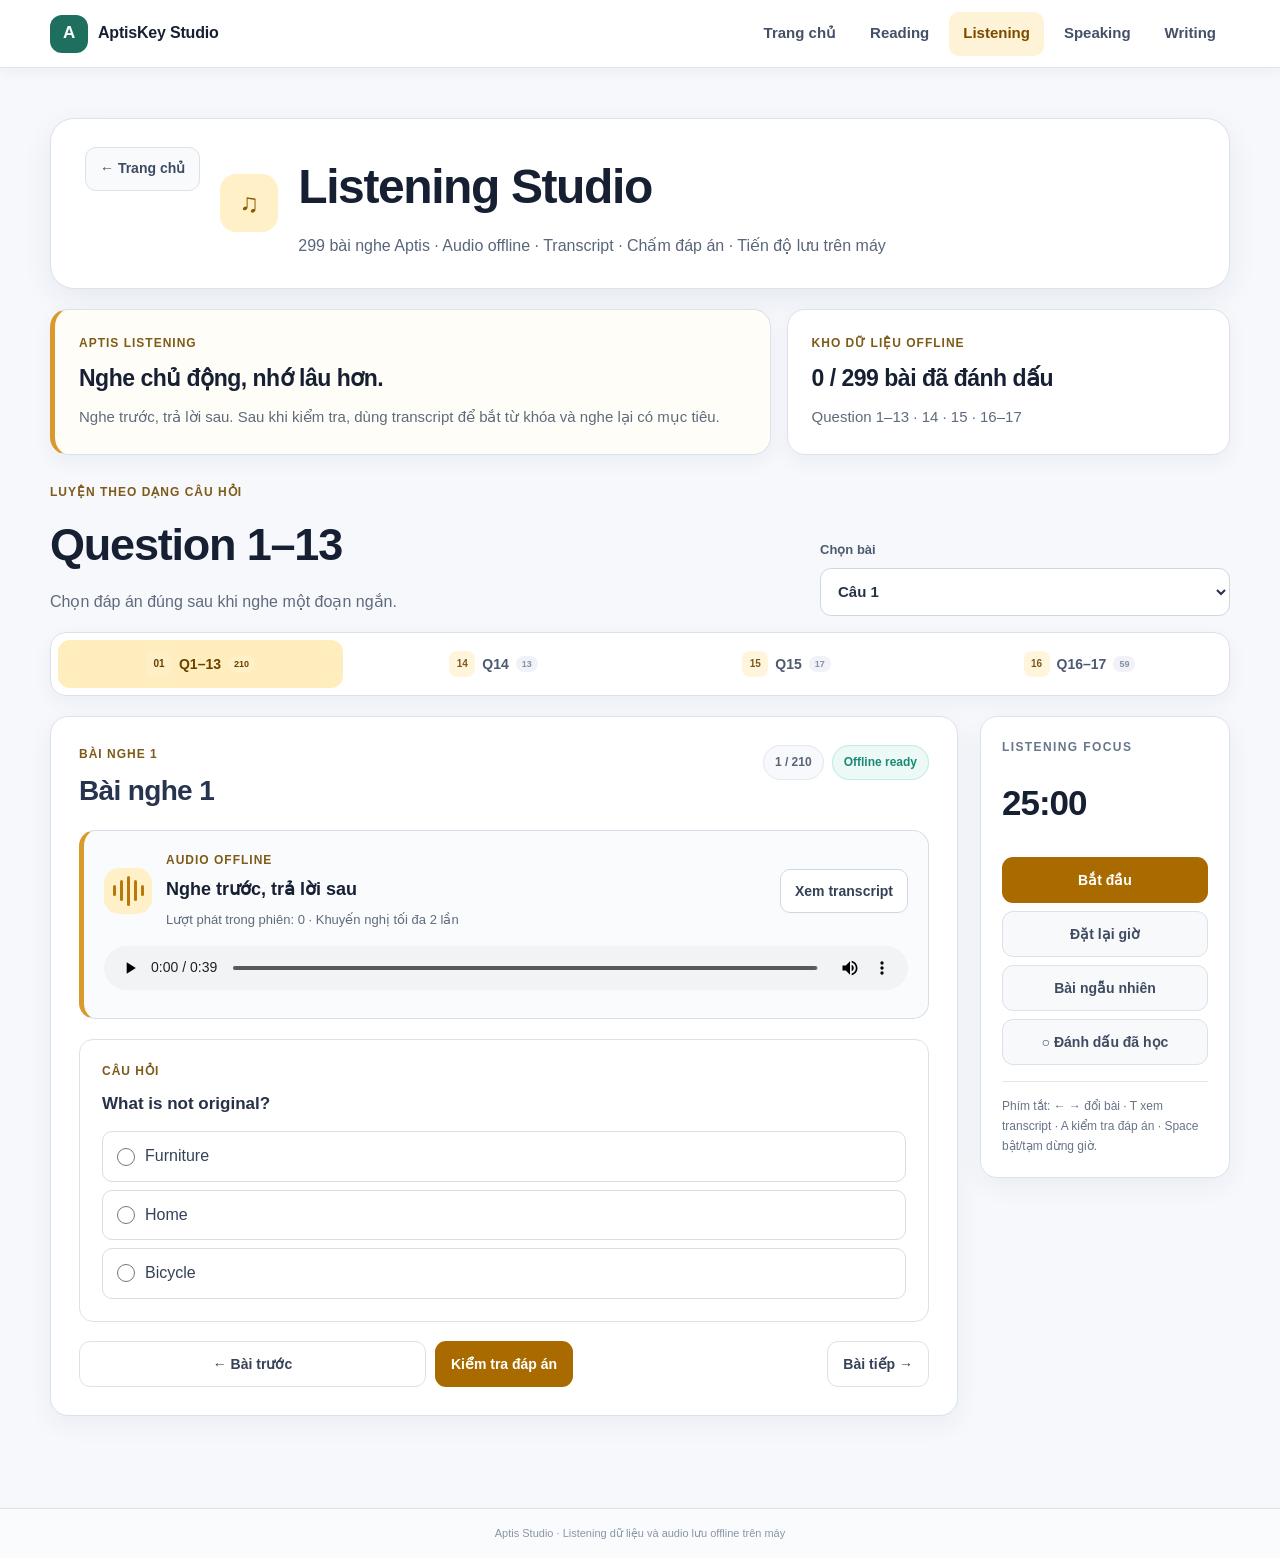
==== commit b4db7507: "feat: update reading part 1 question bank from 13 to 45 items" ====
--- a/listening.html
+++ b/listening.html
@@ -1,19 +1,21 @@
-<!doctype html>
+﻿<!doctype html>
 <html lang="vi">
 <head>
   <meta charset="utf-8" />
   <meta name="viewport" content="width=device-width, initial-scale=1" />
-  <meta name="theme-color" content="#17233d" />
+  <meta name="theme-color" content="#f6f8fc" />
   <title>Listening Studio — Aptis Studio</title>
-  <link rel="stylesheet" href="css/style.css" />
-  <link rel="stylesheet" href="css/course-pages.css?v=20260717" />
+  <link rel="icon" type="image/png" href="favicon.png" />
+  <link rel="stylesheet" href="css/style.css?v=20260718b" />
+  <link rel="stylesheet" href="css/course-pages.css?v=20260718b" />
   <script src="js/listening_db.js?v=20260717"></script>
 </head>
 <body class="course-page listening-course">
   <nav class="nav">
     <div class="nav-inner">
-      <a class="nav-logo" href="index.html"><span class="logo-icon">A</span><span>Aptis keys Studio</span></a>
-      <ul class="nav-links">
+      <a class="nav-logo" href="index.html"><span class="logo-icon" aria-hidden="true">A</span><span>AptisKey Studio</span></a>
+      <button class="nav-menu-toggle" type="button" aria-expanded="false" aria-controls="listening-nav-links" aria-label="Mở menu điều hướng" onclick="toggleCourseNav(this)"><span aria-hidden="true">☰</span></button>
+      <ul class="nav-links" id="listening-nav-links">
         <li><a href="index.html">Trang chủ</a></li>
         <li><a href="index.html#reading-part-1">Reading</a></li>
         <li><a href="listening.html" class="active">Listening</a></li>
@@ -27,7 +29,7 @@
     <section class="page-header listening-hero">
       <div class="page-header-inner">
         <a href="index.html" class="back-btn">← Trang chủ</a>
-        <div class="page-icon">♫</div>
+        <div class="page-icon" aria-hidden="true">♫</div>
         <div class="page-title-area">
           <h2>Listening Studio</h2>
           <p>299 bài nghe Aptis · Audio offline · Transcript · Chấm đáp án · Tiến độ lưu trên máy</p>
@@ -63,11 +65,11 @@
     <div id="listening-part-tabs" class="listening-part-tabs" role="tablist" aria-label="Các dạng Listening"></div>
 
     <section class="listening-studio-grid">
-      <section class="listening-workspace" id="listening-workspace" aria-live="polite"></section>
+      <section class="listening-workspace" id="listening-workspace" role="tabpanel" tabindex="-1" aria-label="Bài luyện Listening"></section>
 
       <aside class="listening-side">
         <div class="listening-side-label">Listening focus</div>
-        <div class="listening-timer" id="listening-timer">25:00</div>
+        <div class="listening-timer" id="listening-timer" role="timer" aria-live="off">25:00</div>
         <button id="listening-timer-toggle" onclick="toggleListeningTimer()">Bắt đầu</button>
         <button class="secondary" onclick="resetListeningTimer()">Đặt lại giờ</button>
         <button class="secondary" onclick="randomListeningSet()">Bài ngẫu nhiên</button>
@@ -78,6 +80,6 @@
   </main>
 
   <footer class="footer"><div class="container"><p>Aptis Studio · Listening dữ liệu và audio lưu offline trên máy</p></div></footer>
-  <script src="js/listening_app.js?v=20260717"></script>
+  <script src="js/listening_app.js?v=20260718b"></script>
 </body>
 </html>
--- a/css/style.css
+++ b/css/style.css
@@ -1,6 +1,4 @@
-/* ===== ADMINLTE 4 & BOOTSTRAP CUSTOM EMBEDDED SYSTEM ===== */
-@import url('https://fonts.googleapis.com/css2?family=Source+Sans+Pro:wght@300;400;600;700&display=swap');
-
+﻿/* ===== ADMINLTE 4 & BOOTSTRAP CUSTOM EMBEDDED SYSTEM ===== */
 /* ===== RESET & ROOT ===== */
 *, *::before, *::after {
   box-sizing: border-box;
@@ -25,7 +23,7 @@
   --success: #28a745; /* Green */
   --danger: #dc3545;
   
-  --font-family: 'Source Sans Pro', -apple-system, BlinkMacSystemFont, "Segoe UI", Roboto, "Helvetica Neue", Arial, sans-serif;
+  --font-family: "Segoe UI Variable Text", "Segoe UI", -apple-system, BlinkMacSystemFont, Arial, sans-serif;
 }
 
 body {
@@ -40,7 +38,7 @@
 /* ===== APP WRAPPER ===== */
 .app-wrapper {
   display: flex;
-  width: 100vw;
+  width: 100%;
   min-height: 100vh;
 }
 
--- a/css/course-pages.css
+++ b/css/course-pages.css
@@ -1,4 +1,4 @@
-/* Shared premium layer for the standalone Writing and Listening studios. */
+﻿/* Shared premium layer for the standalone Writing and Listening studios. */
 :root {
   --course-ink: #17233c;
   --course-muted: #66758d;
@@ -444,3 +444,353 @@
   .listening-side { grid-template-columns: 1fr 1fr; }
   .listening-side-label { display: none; }
 }
+
+/* 2026 academic clarity refresh for standalone course pages. */
+body.course-page {
+  --font: "Segoe UI Variable", "Segoe UI", Arial, sans-serif;
+  --course-ink: #172033;
+  --course-muted: #5f6b7c;
+  --course-line: #dce2ea;
+  --course-card: #ffffff;
+  min-width: 320px;
+  color: var(--course-ink);
+  background: #f6f8fc;
+  font: 400 16px/1.65 var(--font);
+}
+body.course-page::before { display: none; }
+.course-page :where(button, a, input, textarea, select):focus-visible {
+  outline: 3px solid #2563eb;
+  outline-offset: 3px;
+}
+.course-page .nav {
+  height: 68px;
+  overflow: visible;
+  border-bottom: 1px solid #dfe5ed;
+  background: rgba(255,255,255,.96);
+  box-shadow: 0 3px 14px rgba(25,35,55,.05);
+  backdrop-filter: blur(12px);
+}
+.course-page .nav-inner { width: min(1180px, calc(100% - 36px)); }
+.course-page .nav-logo { color: #172033; font-size: 16px; letter-spacing: -.2px; }
+.course-page .nav-logo .logo-icon {
+  width: 38px;
+  height: 38px;
+  border-radius: 12px !important;
+  color: #fff;
+  background: #1f6f5f !important;
+  box-shadow: none;
+}
+.writing-course .nav-logo .logo-icon { background: #6d4cc7 !important; }
+.course-page .nav-links { gap: 6px; }
+.course-page .nav-links a {
+  min-height: 44px;
+  display: inline-flex;
+  align-items: center;
+  padding: 0 14px;
+  border-radius: 10px;
+  color: #445067;
+  font-size: 15px;
+  font-weight: 650;
+}
+.course-page .nav-links a:hover { color: #172033; background: #f0f4f8; transform: none; }
+.listening-course .nav-links a.active { color: #7a4a00; background: #fff3d7; }
+.writing-course .nav-links a.active { color: #5c37b6; background: #f0eaff; }
+.course-page .nav-menu-toggle {
+  display: none;
+  width: 44px;
+  height: 44px;
+  place-items: center;
+  border: 1px solid #dce2ea;
+  border-radius: 11px;
+  color: #26344b;
+  background: #fff;
+  font: 700 21px var(--font);
+  cursor: pointer;
+}
+.course-page .page-header {
+  margin-top: 22px;
+  overflow: hidden;
+  border: 1px solid #dce2ea;
+  border-radius: 24px;
+  color: #172033;
+  background: #fff;
+  box-shadow: 0 10px 30px rgba(29,43,68,.07);
+}
+.course-page .page-header-inner { min-height: 148px; padding: 28px 34px; }
+.course-page .page-header::after { opacity: .4; }
+.course-page .back-btn {
+  min-height: 44px;
+  padding: 0 14px;
+  border-color: #dce2ea !important;
+  color: #3e4b61 !important;
+  background: #f8fafc !important;
+  font-size: 14px;
+}
+.course-page .page-icon {
+  width: 58px;
+  height: 58px;
+  border: 0 !important;
+  border-radius: 16px !important;
+  color: #8a5400 !important;
+  background: #fff0c8 !important;
+  font-size: 26px;
+}
+.writing-course .page-icon { color: #6340bb !important; background: #efe9ff !important; }
+.course-page .page-title-area h2 {
+  color: #172033 !important;
+  font-size: clamp(32px, 4vw, 48px);
+  letter-spacing: -1.4px;
+}
+.course-page .page-title-area p { max-width: 760px; color: #596579; font-size: 16px; line-height: 1.65; }
+.listening-hero { background: linear-gradient(100deg, #fffdf8, #fff 60%, #f0f8f6); }
+
+.listening-intro-grid { gap: 16px; margin: 20px 0 26px; }
+.listen-intro-card,
+.listen-intro-card.primary {
+  min-height: 138px;
+  padding: 24px;
+  border: 1px solid #dce2ea;
+  border-radius: 18px;
+  color: #172033;
+  background: #fff;
+  box-shadow: 0 7px 20px rgba(29,43,68,.05);
+}
+.listen-intro-card.primary { border-left: 5px solid #d99a2b; background: #fffdf8; }
+.listen-intro-card span,
+.listen-intro-card.primary span,
+.listen-overline,
+.listen-card-label { color: #7f5a18; font-size: 12px; letter-spacing: 1px; }
+.listen-intro-card strong,
+.listen-intro-card.primary strong { color: #172033; font-size: 23px; }
+.listen-intro-card p,
+.listen-intro-card.primary p { color: #5f6b7c; font-size: 15px; line-height: 1.65; }
+.listening-control-row { margin: 28px 0 16px; }
+.listening-control-row h1 { font-size: clamp(32px, 4vw, 45px); }
+.listening-control-row p { font-size: 16px; }
+.listen-set-picker > span { color: #4f5c70; font-size: 13px; }
+.listen-set-picker select,
+.writing-club-select {
+  min-height: 48px;
+  border-color: #cfd7e2;
+  border-radius: 11px;
+  color: #253249;
+  font: 650 15px var(--font);
+}
+.listening-part-tabs,
+.writing-part-tabs {
+  gap: 8px;
+  padding: 7px;
+  border-color: #dce2ea;
+  border-radius: 16px;
+  background: #fff;
+  box-shadow: 0 6px 20px rgba(29,43,68,.05);
+}
+.listening-part-tabs button,
+.writing-part-tabs button { min-height: 48px; color: #4d5a70; font: 700 14px var(--font); }
+.listening-part-tabs button:hover,
+.writing-part-tabs button:hover { color: #744b00; background: #fff7e6; transform: none; }
+.listening-part-tabs button.active { color: #684100; background: #ffedbd; box-shadow: none; }
+.writing-part-tabs button.active { color: #5634ad; background: #eee7ff; box-shadow: none; }
+.listening-part-tabs button:not(.active) span { color: #7a591e; background: #fff5dc; }
+
+.listening-studio-grid,
+.writing-studio-grid { gap: 22px; }
+.listening-workspace,
+.writing-workspace {
+  padding: 28px;
+  border-color: #dce2ea;
+  border-radius: 18px;
+  background: #fff;
+  box-shadow: 0 8px 26px rgba(29,43,68,.06);
+  scroll-margin-top: 84px;
+}
+.listen-workspace-head h2 { font-size: 28px; line-height: 1.35; }
+.listen-counter,
+.listen-status-pill { padding: 7px 11px; font-size: 12px; }
+.listen-audio-card {
+  margin: 20px 0;
+  padding: 20px;
+  border: 1px solid #d6dee8;
+  border-left: 5px solid #d99a2b;
+  border-radius: 16px;
+  color: #172033;
+  background: #f9fbfd;
+  box-shadow: none;
+}
+.listen-audio-card::after { display: none; }
+.listen-wave { flex: 0 0 48px; background: #fff0c8; }
+.listen-wave span { background: #b8790b; }
+.listen-audio-top .listen-overline { color: #7f5a18; }
+.listen-audio-top h3 { color: #172033; font-size: 18px; }
+.listen-audio-top p { color: #5f6b7c; font-size: 13px; }
+.listen-transcript-toggle {
+  min-height: 44px;
+  padding: 0 14px;
+  border-color: #cfd7e2;
+  color: #344157;
+  background: #fff;
+  font: 700 14px var(--font);
+}
+.listen-audio-card audio { height: 44px; filter: none; }
+.listen-transcript {
+  padding: 20px;
+  border-color: #cfdedb;
+  border-left: 4px solid #388b76;
+  color: #354257;
+  background: #f3faf8;
+  font-size: 16px;
+  line-height: 1.75;
+}
+.listen-context-card { padding: 18px 20px; color: #48566c; font-size: 15px; }
+.listen-question-card {
+  padding: 22px;
+  border-color: #dce2ea;
+  border-radius: 14px;
+  background: #fff;
+}
+.listen-question-card h3 { color: #253249; font-size: 17px; line-height: 1.6; }
+.listen-option {
+  min-height: 48px;
+  padding: 11px 14px;
+  border-color: #d7dee8;
+  border-radius: 10px;
+  color: #344157;
+  background: #fff;
+  font-size: 16px;
+}
+.listen-option:hover { border-color: #d2a34d; background: #fffbf1; transform: none; }
+.listen-option input { width: 18px; height: 18px; accent-color: #a96b00; }
+.listen-answer-tag,
+.listen-select-answer { font-size: 12px; }
+.listen-select { min-height: 48px; padding: 0 13px; font: 650 15px var(--font); }
+.listen-feedback { padding: 18px 20px; }
+.listen-feedback strong { font-size: 18px; }
+.listen-feedback span { font-size: 15px; }
+.listen-feedback-score { font-size: 30px; }
+.listen-workspace-actions button,
+.listening-side button,
+.writing-side button,
+.writing-actions button { min-height: 46px; font: 700 14px var(--font); }
+.listen-check { background: #a96b00; box-shadow: none; }
+.listen-ghost { color: #354257; }
+
+.listening-side,
+.writing-side {
+  top: 84px;
+  padding: 21px;
+  border: 1px solid #dce2ea;
+  border-radius: 17px;
+  color: #172033;
+  background: #fff;
+  box-shadow: 0 8px 26px rgba(29,43,68,.06);
+}
+.listening-side-label,
+.writing-side-label { color: #697589; font-size: 12px; }
+.listening-timer,
+.writing-timer { color: #172033; font-size: 35px; }
+.listening-side button { color: #fff; background: #a96b00; }
+.writing-side button { color: #fff; background: #6849ba; }
+.listening-side button.secondary,
+.writing-side button.secondary { color: #3e4b61; border: 1px solid #dce2ea; background: #f7f9fb; }
+.listening-side button.done { color: #176c5a; border: 1px solid #a8d9cc; background: #edf9f6; }
+.listening-side small,
+.writing-side small { color: #687488; font-size: 12px; line-height: 1.65; border-top-color: #e2e7ee; }
+
+.writing-studio-top { margin-top: 24px; }
+.writing-studio-top > div > span { color: #6340bb; font-size: 13px; }
+.writing-studio-top h1 { font-size: clamp(32px, 4vw, 46px); }
+.writing-studio-top p { font-size: 15px; }
+.writing-progress-row h2 { font-size: 26px; line-height: 1.35; }
+.writing-progress-row span { font-size: 13px; }
+.writing-question {
+  padding: 22px;
+  border-color: #dce2ea;
+  border-radius: 14px;
+  background: #fff;
+}
+.writing-question-head b { color: #6340bb; font-size: 13px; }
+.writing-question-head span { color: #5e6980; font-size: 13px; }
+.writing-question p { color: #26344b; font-size: 17px; line-height: 1.65; }
+.writing-response-label { display: block; margin: 16px 0 7px; color: #354257; font-size: 14px; font-weight: 700; }
+.writing-short-input,
+.course-page .writing-area {
+  width: 100%;
+  min-height: 48px;
+  padding: 12px 14px;
+  border: 1px solid #cfd7e2;
+  border-radius: 10px;
+  color: #172033;
+  background: #fff;
+  font: 400 16px/1.6 var(--font);
+}
+.course-page .writing-area { min-height: 150px; }
+.wc-row { margin-top: 10px; }
+.course-page .wc-count { color: #5f6b7c; font-size: 13px; }
+.writing-word-feedback { margin: 8px 0 0 !important; font-size: 14px !important; font-weight: 650 !important; }
+.writing-word-feedback.neutral { color: #5f6b7c !important; }
+.writing-word-feedback.good { color: #16725e !important; }
+.writing-word-feedback.warning { color: #a04b18 !important; }
+.writing-answer { padding: 17px; color: #354257; background: #f2edff; font-size: 16px; }
+.writing-answer-head span { font-size: 12px; }
+.writing-actions .primary { background: #6849ba; }
+
+@media (max-width: 860px) {
+  .course-page.course-nav-open { overflow: hidden; }
+  .course-page.course-nav-open::before { content: ""; position: fixed; inset: 64px 0 0; z-index: 19; background: rgba(20, 28, 43, .24); pointer-events: auto; }
+  .course-page .nav { position: relative; z-index: 30; }
+  .course-page .nav-inner { position: relative; }
+  .course-page .nav-menu-toggle { display: grid; margin-left: auto; }
+  .course-page .nav-links {
+    position: absolute;
+    top: 58px;
+    right: 0;
+    z-index: 20;
+    width: min(320px, calc(100vw - 28px));
+    display: none;
+    padding: 10px;
+    border: 1px solid #dce2ea;
+    border-radius: 14px;
+    background: #fff;
+    box-shadow: 0 16px 40px rgba(25,35,55,.14);
+  }
+  .course-page .nav-links.open { display: grid; }
+  .course-page .nav-links a { width: 100%; }
+  .course-page .page-header-inner { min-height: auto; padding: 24px; }
+  .course-page .back-btn { order: initial; }
+  .listening-side,
+  .writing-side { padding: 16px; }
+  .listening-side small,
+  .writing-side small { display: block; grid-column: 1 / -1; }
+}
+@media (max-width: 600px) {
+  .course-page .nav { height: 64px; }
+  .course-page .nav-logo { font-size: 15px; }
+  .course-page .nav-inner,
+  .course-page .container,
+  .writing-studio,
+  .listening-studio { width: min(100% - 24px, 1180px); }
+  .course-page .page-header { margin-top: 14px; border-radius: 18px; }
+  .course-page .page-header-inner { gap: 13px; padding: 20px; }
+  .course-page .page-title-area { flex-basis: 100%; }
+  .course-page .page-title-area h2 { font-size: 32px; }
+  .course-page .page-title-area p { font-size: 15px; }
+  .listen-intro-card { padding: 19px; }
+  .listening-workspace,
+  .writing-workspace { padding: 17px; }
+  .listen-audio-card { padding: 16px; }
+  .listen-audio-top { display: grid; grid-template-columns: 48px minmax(0,1fr); align-items: center; }
+  .listen-transcript-toggle { grid-column: 1 / -1; width: 100%; margin: 2px 0 0; }
+  .listen-audio-card audio { margin-top: 14px; }
+  .listen-workspace-actions,
+  .writing-actions { gap: 8px; }
+  .listen-workspace-actions button,
+  .writing-actions button { width: 100%; padding: 0 10px; }
+  .listening-side,
+  .writing-side { grid-template-columns: 1fr 1fr; }
+  .listening-side button,
+  .writing-side button { width: 100%; min-width: 0; }
+  .writing-question { padding: 17px; }
+  .writing-question-head,
+  .wc-row,
+  .writing-answer-head { align-items: flex-start; flex-direction: column; }
+}
